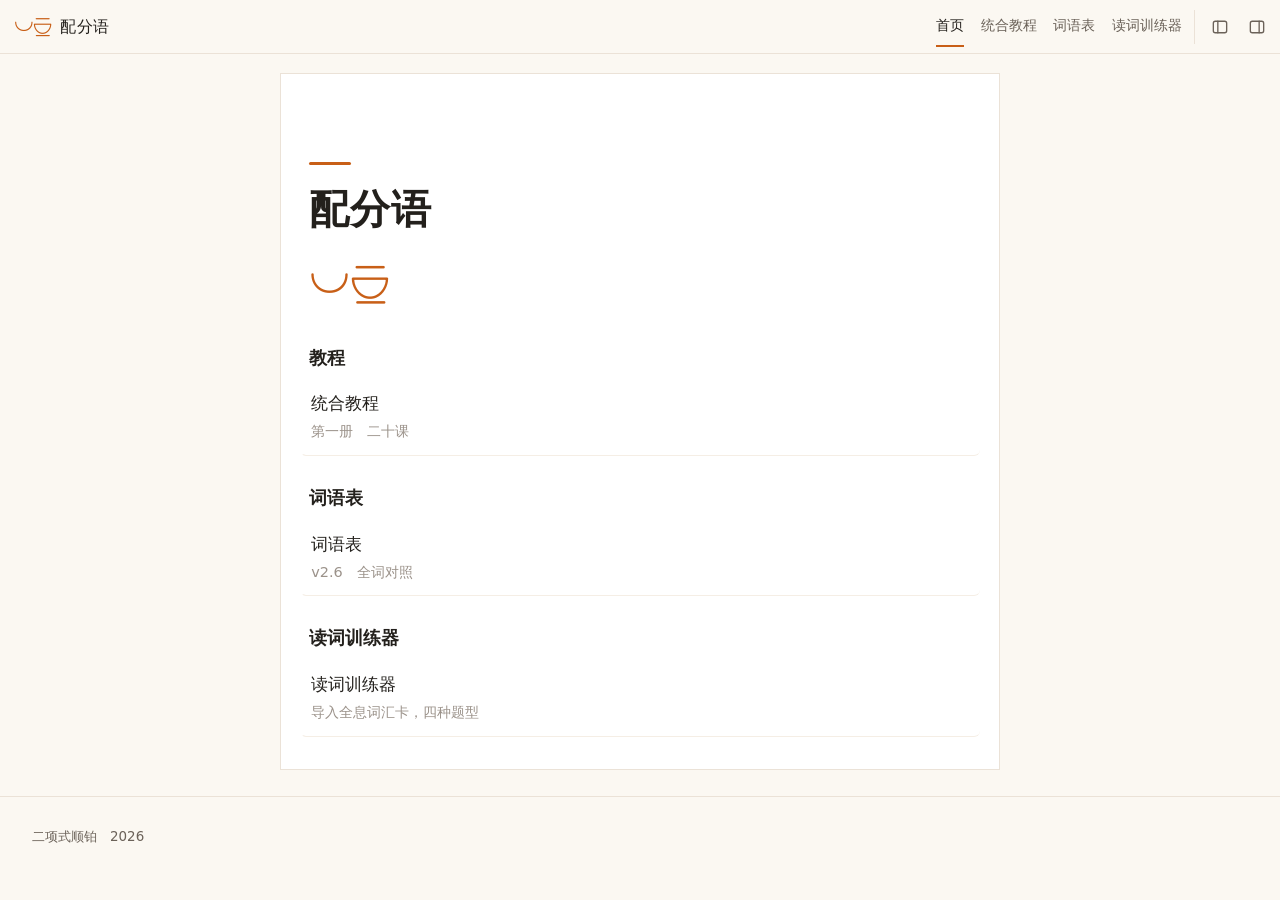
==== index.html @ a0454d0a "Add files via upload" ====
<!doctype html>
<html lang="zh-CN">
<head>
<meta charset="utf-8">
<meta name="viewport" content="width=device-width, initial-scale=1">
<title>配分语 pefon</title>
<meta name="description" content="配分语（pefon）主页。">
<meta name="theme-color" content="#c85f17">
<link rel="stylesheet" href="assets/font-fefenpefon.css">
<link rel="stylesheet" href="assets/base.css">
</head>
<body>

<header class="bar">
  <button class="menu-btn" id="navOpen" aria-label="打开目录" aria-expanded="false" aria-controls="nav">
    <span class="bars" aria-hidden="true"><i></i><i></i><i></i></span>
  </button>
  <a class="brand" href="index.html">
    <span class="brand-mark" aria-hidden="true">pe fon</span>
    <span class="brand-name">配分语</span>
  </a>
  <nav class="bar-nav" aria-label="主站">
    <a href="index.html" class="is-here">首页</a>
    <a href="tutorial.html">统合教程</a>
    <a href="words.html">词语表</a>
    <a href="trainer.html">读词训练器</a>
  </nav>
  <div class="bar-tools">
    <button class="icon-btn" id="toggleSide" type="button" aria-label="收起目录" aria-pressed="false" title="收起目录" data-hide="收起目录" data-show="展开目录">
      <svg viewBox="0 0 20 20" width="18" height="18" aria-hidden="true">
        <rect x="2.6" y="3.6" width="14.8" height="12.8" rx="2.2"/>
        <path d="M7.6 3.6v12.8"/>
      </svg>
    </button>
    <button class="icon-btn" id="toggleRail" type="button" aria-label="收起大纲" aria-pressed="false" title="收起大纲" data-hide="收起大纲" data-show="展开大纲">
      <svg viewBox="0 0 20 20" width="18" height="18" aria-hidden="true">
        <rect x="2.6" y="3.6" width="14.8" height="12.8" rx="2.2"/>
        <path d="M12.4 3.6v12.8"/>
      </svg>
    </button>
  </div>
</header>

<div class="scrim" id="scrim" hidden></div>

<div class="layout layout--home">

  <aside class="side" id="nav" aria-label="目录">
  <div class="side-head">
    <span>目录</span>
    <button class="close-btn" id="navClose" aria-label="关闭目录">✕</button>
  </div>

  <div class="tree">
    <a class="lv1 is-here" href="index.html">配分语</a>
    <a class="lv2" href="tutorial.html">统合教程</a>
<span class="lv3">统合教程第一册</span>

    <details>
      <summary><span class="no">第零章</span>示例与前言</summary>
      <ul>
        <li><a href="ch00.html#sample">示例展示</a></li>
        <li><a href="ch00.html#foreword">前言</a></li>
        <li><a href="ch00.html#thanks">鸣谢名单</a></li>
      </ul>
    </details>

    <details>
      <summary><span class="no">第一章</span>配分语综述</summary>
      <ul>
        <li><a href="ch01.html#letters">字母与读音</a></li>
        <li><a href="ch01.html#syllable">音节与合法</a></li>
        <li><a href="ch01.html#drill">练习</a></li>
        <li><a href="ch01.html#writing">书写方式</a></li>
        <li><a href="ch01.html#vocab">词汇</a></li>
        <li><a href="ch01.html#habits">其他习惯</a></li>
      </ul>
    </details>

    <details>
      <summary><span class="no">第二章</span>我是中国人</summary>
      <ul>
        <li><a href="ch02.html#lesson-01"><span class="no">01</span>你我他</a></li>
        <li><a href="ch02.html#lesson-02"><span class="no">02</span>这是</a></li>
        <li><a href="ch02.html#lesson-03"><span class="no">03</span>朋友!</a></li>
        <li><a href="ch02.html#lesson-04"><span class="no">04</span>大象终于意识到了自己的大</a></li>
        <li><a href="ch02.html#lesson-05"><span class="no">05</span>KONITIWA,中国!</a></li>
        <li><a href="ch02.html#extra">拓展阅读</a></li>
        <li><a href="ch02.html#exercise">章末练习</a></li>
      </ul>
    </details>

    <details>
      <summary><span class="no">第三章</span>您好,我能不能吃这个?</summary>
      <ul>
        <li><a href="ch03.html#lesson-06"><span class="no">06</span>否定</a></li>
        <li><a href="ch03.html#lesson-07"><span class="no">07</span>情态标记</a></li>
        <li><a href="ch03.html#lesson-08"><span class="no">08</span>祈使句与省略</a></li>
        <li><a href="ch03.html#lesson-09"><span class="no">09</span>更多人称与一般疑问句</a></li>
        <li><a href="ch03.html#lesson-10"><span class="no">10</span>E,中国!</a></li>
        <li><a href="ch03.html#poem">拓展：配分语诗歌</a></li>
        <li><a href="ch03.html#exercise">单元练习</a></li>
      </ul>
    </details>

    <details>
      <summary><span class="no">第四章</span>我把你放心上</summary>
      <ul>
        <li><a href="ch04.html#lesson-11"><span class="no">11</span>介与词</a></li>
        <li><a href="ch04.html#lesson-12"><span class="no">12</span>特别词:yon,li,u</a></li>
        <li><a href="ch04.html#lesson-13"><span class="no">13</span>使动思维</a></li>
        <li><a href="ch04.html#lesson-14"><span class="no">14</span>连动与把被句</a></li>
        <li><a href="ch04.html#lesson-15"><span class="no">15</span>这样的话,我说……</a></li>
        <li><a href="ch04.html#lyric">拓展：配分语歌词</a></li>
        <li><a href="ch04.html#exercise">章末练习</a></li>
      </ul>
    </details>

    <details>
      <summary><span class="no">第五章</span>中级语法*与数字</summary>
      <ul>
        <li><a href="ch05.html#lesson-16"><span class="no">16</span>数字,次序与时间</a></li>
        <li><a href="ch05.html#lesson-17"><span class="no">17</span>简单修饰顺序</a></li>
        <li><a href="ch05.html#pending">第十八课至第二十课</a></li>
      </ul>
    </details>

    <a class="lv2" href="words.html">词语表</a>
    <a class="lv2" href="trainer.html">读词训练器</a>
  </div>
</aside>

  <main class="doc">

    <header class="cover">
      <div class="rule"></div>
      <h1>配分语</h1>
      <span class="pf" aria-label="pefon">pe fon</span>
      <!-- 简介：留空，等作者自己写 -->
    </header>

    <!-- 要点、社群与工具：留空，等作者自己写 -->

    <h2 id="tutorial">教程</h2>
    <a class="entry" href="tutorial.html">
      <span class="tt">统合教程<span class="note">第一册　二十课</span></span>
    </a>

    <h2 id="words">词语表</h2>
    <a class="entry" href="words.html">
      <span class="tt">词语表<span class="note">v2.6　全词对照</span></span>
    </a>

    <h2 id="trainer">读词训练器</h2>
    <a class="entry" href="trainer.html">
      <span class="tt">读词训练器<span class="note">导入全息词汇卡，四种题型</span></span>
    </a>

</div>

<footer class="foot">
  <p>二项式顺铂　2026</p>
</footer>

<script>
(function () {
  var body = document.body;
  var openBtn = document.getElementById('navOpen');
  var closeBtn = document.getElementById('navClose');
  var scrim = document.getElementById('scrim');
  var nav = document.getElementById('nav');

  function setNav(on) {
    body.classList.toggle('nav-open', on);
    openBtn.setAttribute('aria-expanded', on ? 'true' : 'false');
    scrim.hidden = !on;
    if (on) { closeBtn.focus(); } else { openBtn.focus(); }
  }

  openBtn.addEventListener('click', function () { setNav(true); });
  closeBtn.addEventListener('click', function () { setNav(false); });
  scrim.addEventListener('click', function () { setNav(false); });

  document.addEventListener('keydown', function (e) {
    if (e.key === 'Escape' && body.classList.contains('nav-open')) setNav(false);
  });

  nav.addEventListener('click', function (e) {
    if (e.target.closest('a')) setNav(false);
  });

  // 收起 / 展开左栏（状态记在本地）
  function initToggle(btnId, cls, key) {
    var btn = document.getElementById(btnId);
    if (!btn) return;

    function apply(on) {
      body.classList.toggle(cls, on);
      btn.setAttribute('aria-pressed', on ? 'true' : 'false');
      var label = on ? btn.getAttribute('data-show') : btn.getAttribute('data-hide');
      btn.setAttribute('aria-label', label);
      btn.title = label;
    }

    var saved = false;
    try { saved = localStorage.getItem(key) === '1'; } catch (err) { saved = false; }
    apply(saved);

    btn.addEventListener('click', function () {
      var on = !body.classList.contains(cls);
      apply(on);
      try { localStorage.setItem(key, on ? '1' : '0'); } catch (err) {}
    });
  }

  initToggle('toggleSide', 'no-side', 'pf-no-side');
})();
</script>

<script src="assets/scroll-ring.js"></script>

</body>
</html>
---- assets/font-fefenpefon.css ----
@font-face{font-family:"FeFenPefon";src:url("[data-uri]") format("truetype");font-display:swap;}
---- assets/base.css ----
/* ============================================================
   配分语站／全站样式
   ------------------------------------------------------------
   布局：顶栏 + 三栏（左目录 / 中正文 / 右大纲），
         左右两栏都可以在顶栏收起；窄屏时左栏变抽屉、右栏隐藏。
   配色：橙（#c85f17 系列）+ 暖白纸。
   字体：FeFenPefon 靠 GSUB 连字出字形（liga / clig），
         用它时不能加 letter-spacing、不能 text-transform。
   滚动：隐藏系统滚动条，右侧另画一根细线 + 空心圆环（见 scroll-ring.js）。
   ============================================================ */

/* 象形字体在 font-fefenpefon.css 里（base64 内嵌，约 70 KB） */

:root {
  --paper: #ffffff;
  --wash: #fdf4ec;
  --ink: #23201c;
  --ink-2: #6b6259;
  --ink-3: #9b928a;
  --line: #ebe2d7;
  --line-2: #f5eee5;
  --orange: #c85f17;
  --orange-d: #a54c11;
  --bar: 3.4rem;
  --side: 15.5rem;
  --rail: 12.5rem;
  --col: 45rem;
  --serif: "Songti SC", "Source Han Serif SC", "Noto Serif CJK SC", "SimSun", serif;
  --sans: "PingFang SC", "Hiragino Sans GB", "Noto Sans CJK SC",
    "Source Han Sans SC", "Microsoft YaHei", system-ui, -apple-system, sans-serif;
  /* 黑体：Windows / macOS / Android 都能落到一个真正的黑体上 */
  --hei: "PingFang SC", "Heiti SC", "Source Han Sans SC", "Noto Sans CJK SC",
    "Microsoft YaHei", "SimHei", "WenQuanYi Micro Hei", system-ui, sans-serif;
  --mono: ui-monospace, "SF Mono", "Cascadia Mono", Consolas, monospace;
}

* { box-sizing: border-box; }

html {
  -webkit-text-size-adjust: 100%;
  text-size-adjust: 100%;
  scroll-behavior: smooth;
  scrollbar-width: none;            /* 隐藏系统滚动条，改用圆环指示器 */
}

::-webkit-scrollbar { width: 0; height: 0; }

body {
  margin: 0;
  padding-top: var(--bar);
  background: #fbf8f2;
  color: var(--ink);
  font-family: var(--sans);
  font-size: clamp(15.5px, 4.3vw, 16.5px);
  line-height: 1.85;
  -webkit-font-smoothing: antialiased;
}

a { color: inherit; }

/* ---------------- 顶栏 ---------------- */
.bar {
  position: fixed;
  top: 0;
  left: 0;
  right: 0;
  height: var(--bar);
  display: flex;
  align-items: center;
  gap: 0.4rem;
  padding: 0 0.35rem;
  background: #fbf8f2;
  border-bottom: 1px solid var(--line);
  z-index: 40;
}

.menu-btn {
  width: 2.75rem;
  height: 2.75rem;
  display: grid;
  place-items: center;
  padding: 0;
  border: 0;
  border-radius: 6px;
  background: none;
  color: var(--ink);
  cursor: pointer;
  -webkit-tap-highlight-color: transparent;
}

.menu-btn:hover { background: var(--wash); color: var(--orange-d); }

.menu-btn .bars { display: block; width: 1.15rem; }

.menu-btn .bars i {
  display: block;
  height: 1.5px;
  margin: 0.22rem 0;
  background: currentColor;
  border-radius: 1px;
}

.brand {
  display: flex;
  align-items: center;
  gap: 0.5rem;
  text-decoration: none;
  color: var(--ink);
  min-width: 0;
}

.brand-mark {
  font-family: "FeFenPefon", serif;
  font-size: 1.45rem;
  line-height: 1;
  color: var(--orange);
  font-variant-ligatures: common-ligatures;
  font-feature-settings: "liga" 1, "clig" 1;
}

.brand-name {
  font-size: 0.98rem;
  letter-spacing: 0.02em;
  white-space: nowrap;
}

.bar-nav {
  display: flex;
  align-items: center;
  gap: 1.05rem;
  margin-left: auto;
  padding-right: 0.35rem;
  font-size: 0.9rem;
}

.bar-nav a {
  color: var(--ink-2);
  text-decoration: none;
  padding: 0.35rem 0;
  border-bottom: 2px solid transparent;
}

.bar-nav a:hover { color: var(--orange-d); }

.bar-nav a.is-here {
  color: var(--ink);
  border-bottom-color: var(--orange);
}

/* 顶栏右侧：收起左右栏 */
.bar-tools {
  display: none;
  align-items: center;
  gap: 0.15rem;
  padding-left: 0.5rem;
  border-left: 1px solid var(--line);
}

.icon-btn {
  display: grid;
  place-items: center;
  width: 2.15rem;
  height: 2.15rem;
  padding: 0;
  border: 0;
  border-radius: 6px;
  background: none;
  color: var(--ink-2);
  cursor: pointer;
  -webkit-tap-highlight-color: transparent;
}

.icon-btn svg {
  fill: none;
  stroke: currentColor;
  stroke-width: 1.5;
  stroke-linecap: round;
  stroke-linejoin: round;
}

.icon-btn:hover { background: var(--wash); color: var(--orange-d); }

.icon-btn[aria-pressed="true"] { color: var(--orange); }

/* ---------------- 三栏骨架 ---------------- */
.layout {
  display: grid;
  grid-template-columns: minmax(0, 1fr);
  max-width: 76rem;
  margin: 0 auto;
  padding: 0 clamp(1rem, 4vw, 2rem);
}

.layout--home {
  grid-template-columns: minmax(0, min(var(--col), 100%));
  justify-content: center;
}

@media (min-width: 62rem) {
  .layout--doc {
    grid-template-columns: var(--side) minmax(0, var(--col)) var(--rail);
    gap: 2.2rem;
    justify-content: center;
    align-items: start;
  }
}

/* ---------------- 左侧目录 ---------------- */
.scrim {
  position: fixed;
  inset: 0;
  background: rgba(35, 32, 28, 0.3);
  opacity: 0;
  pointer-events: none;
  transition: opacity 0.2s ease;
  z-index: 50;
}

.side {
  position: fixed;
  top: 0;
  bottom: 0;
  left: 0;
  width: min(19rem, 87vw);
  background: var(--paper);
  border-right: 1px solid var(--line);
  transform: translateX(-102%);
  transition: transform 0.24s cubic-bezier(0.32, 0.72, 0.3, 1);
  overflow-y: auto;
  overscroll-behavior: contain;
  -webkit-overflow-scrolling: touch;
  padding-bottom: 2rem;
  z-index: 60;
  scrollbar-width: none;
}

.side::-webkit-scrollbar,
.rail::-webkit-scrollbar { width: 0; height: 0; }

body.nav-open .side { transform: none; }
body.nav-open .scrim { opacity: 1; pointer-events: auto; }
body.nav-open { overflow: hidden; }

.side-head {
  position: sticky;
  top: 0;
  display: flex;
  align-items: center;
  justify-content: space-between;
  height: var(--bar);
  padding: 0 0.5rem 0 1.1rem;
  background: var(--paper);
  border-bottom: 1px solid var(--line-2);
}

.side-head span {
  font-size: 0.78rem;
  letter-spacing: 0.18em;
  color: var(--ink-3);
}

.close-btn {
  width: 2.5rem;
  height: 2.5rem;
  border: 0;
  border-radius: 6px;
  background: none;
  color: var(--ink-2);
  font-size: 1.05rem;
  line-height: 1;
  cursor: pointer;
}

.close-btn:hover { background: var(--wash); color: var(--orange-d); }

/* 目录树 */
.tree { padding: 0.9rem 0.55rem 0; }

.tree .lv1,
.tree .lv2,
.tree .lv3 {
  display: block;
  margin: 0;
  text-decoration: none;
  border-radius: 6px;
  -webkit-tap-highlight-color: transparent;
}

.tree .lv1 {
  padding: 0.3rem 0.55rem;
  font-family: var(--hei);
  font-size: 1.02rem;
  font-weight: 700;
  letter-spacing: 0.04em;
  color: var(--ink);
}

.tree .lv2 {
  padding: 0.3rem 0.55rem 0.3rem 1.3rem;
  font-size: 0.92rem;
  color: var(--ink);
}

.tree .lv3 {
  display: flex;
  align-items: baseline;
  gap: 0.45rem;
  padding: 0.24rem 0.55rem 0.42rem 2.05rem;
  font-size: 0.85rem;
  color: var(--ink-2);
}

.tree .lv1:hover,
.tree .lv2:hover { background: var(--wash); color: var(--orange-d); }

.tree .is-here { color: var(--orange-d); }

.tree details { margin: 0.05rem 0; }

.tree summary {
  position: relative;
  display: block;
  padding: 0.4rem 0.55rem 0.4rem 2.5rem;
  font-size: 0.88rem;
  color: var(--ink);
  cursor: pointer;
  list-style: none;
  border-radius: 6px;
}

.tree summary::-webkit-details-marker { display: none; }

.tree summary::before {
  content: "";
  position: absolute;
  left: 1.78rem;
  top: 0.9rem;
  width: 0.4rem;
  height: 0.4rem;
  border-right: 1.4px solid var(--ink-3);
  border-bottom: 1.4px solid var(--ink-3);
  transform: rotate(-45deg);
  transition: transform 0.15s ease;
}

.tree details[open] > summary::before { transform: rotate(45deg); }

.tree summary:hover { background: var(--wash); }

.tree summary .no {
  color: var(--orange);
  margin-right: 0.5em;
  font-size: 0.85em;
  letter-spacing: 0.06em;
}

.tree details > ul {
  list-style: none;
  margin: 0 0 0.25rem;
  padding: 0;
}

.tree details > ul a {
  display: block;
  padding: 0.32rem 0.55rem 0.32rem 3.35rem;
  font-size: 0.85rem;
  color: var(--ink-2);
  text-decoration: none;
  border-radius: 6px;
}

.tree details > ul a:hover { background: var(--wash); color: var(--orange-d); }

.tree details > ul a .no {
  margin-right: 0.55em;
  color: var(--ink-3);
  font-variant-numeric: tabular-nums;
}

.tree details > ul a.is-here {
  background: var(--wash);
  color: var(--orange-d);
  font-weight: 600;
}

/* ---------------- 课时列表 ---------------- */
.linklist {
  list-style: none;
  margin: 0.5rem 0 0;
  padding: 0;
}

.linklist li { border-bottom: 1px solid var(--line-2); }

.linklist li:last-child { border-bottom: 0; }

.linklist a {
  display: flex;
  gap: 0.8rem;
  margin: 0 -0.45rem;
  padding: 0.42rem 0.45rem;
  border-left: 2px solid transparent;
  border-radius: 6px;
  text-decoration: none;
  -webkit-tap-highlight-color: transparent;
}

.linklist a:hover {
  background: var(--wash);
  border-left-color: var(--orange);
}

.linklist .no {
  flex: none;
  min-width: 2.2em;
  font-size: 0.85em;
  line-height: 1.85;
  color: var(--orange);
  font-variant-numeric: tabular-nums;
}

.linklist .tt { flex: 1; }

.linklist a::after {
  content: "\203A";
  flex: none;
  color: var(--ink-3);
  line-height: 1.9;
}

.linklist a:hover::after { color: var(--orange); }

.linklist a:hover .tt { color: var(--orange-d); }

.linklist .tt .note {
  display: block;
  font-size: 0.86em;
  line-height: 1.7;
  color: var(--ink-3);
}

/* ---------------- 中间正文 ---------------- */
.doc {
  min-width: 0;
  padding: 1.4rem 0 2.6rem;
}

@media (min-width: 46rem) {
  .doc {
    margin: 1.15rem 0 1.6rem;
    padding: 1.5rem clamp(1.2rem, 2.2vw, 2.1rem) 2rem;
    background: var(--paper);
    border: 1px solid var(--line);
  }
}

.crumb {
  display: flex;
  flex-wrap: wrap;
  align-items: center;
  gap: 0.4rem;
  margin: 0 0 1.1rem;
  font-size: 0.82rem;
  color: var(--ink-3);
}

.crumb a {
  color: var(--orange-d);
  text-decoration: none;
}

.crumb a:hover { text-decoration: underline; text-underline-offset: 0.2em; }

.crumb .sep { color: var(--ink-3); }

.doc h1 {
  margin: 0 0 0.55rem;
  font-family: var(--hei);
  font-size: clamp(1.5rem, 5vw, 1.85rem);
  font-weight: 700;
  letter-spacing: 0.01em;
  line-height: 1.4;
}

.doc-meta {
  margin: 0 0 1.5rem;
  padding-bottom: 0.9rem;
  border-bottom: 1px solid var(--line);
  font-size: 0.83rem;
  color: var(--ink-3);
}

.doc h2 {
  margin: 1.75rem 0 0.35rem;
  font-family: var(--hei);
  font-size: 1.12rem;
  font-weight: 700;
  line-height: 1.55;
  scroll-margin-top: calc(var(--bar) + 1rem);
}

.doc h3 {
  margin: 1.6rem 0 0.45rem;
  font-size: 1.02rem;
  font-weight: 600;
  scroll-margin-top: calc(var(--bar) + 1rem);
}

.doc h2 .no,
.doc h3 .no {
  color: var(--orange);
  margin-right: 0.55em;
  font-size: 0.82em;
  letter-spacing: 0.06em;
}

.doc p { margin: 0.85rem 0; }

.doc ul,
.doc ol { padding-left: 1.4rem; }

.doc li { margin: 0.3rem 0; }

.doc blockquote {
  margin: 1.2rem 0;
  padding: 0.1rem 0 0.1rem 0.95rem;
  border-left: 3px solid #f1d6bf;
  color: var(--ink-2);
}

.doc img {
  display: block;
  max-width: 100%;
  height: auto;
  margin: 1rem auto;
}

.doc table {
  width: 100%;
  border-collapse: collapse;
  margin: 1.1rem 0;
  font-size: 0.92em;
}

.doc th,
.doc td {
  border: 1px solid var(--line);
  padding: 0.4em 0.55em;
  text-align: left;
  vertical-align: top;
}

.doc th { background: #fbf6f0; font-weight: 600; }

/* ---------------- 右侧「此页内容」 ---------------- */
.rail { display: none; }

@media (min-width: 62rem) {
  .rail {
    display: block;
    position: sticky;
    top: calc(var(--bar) + 1.2rem);
    max-height: calc(100vh - var(--bar) - 3rem);
    overflow-y: auto;
    font-size: 0.85rem;
    line-height: 1.6;
    scrollbar-width: none;
  }

  .rail-title {
    margin: 0 0 0.5rem;
    padding-left: 0.1rem;
    font-size: 0.78rem;
    letter-spacing: 0.14em;
    color: var(--ink-3);
  }

  .rail ul {
    list-style: none;
    margin: 0;
    padding: 0 0 0 0.75rem;
    border-left: 1px solid var(--line);
  }

  .rail li { margin: 0; }

  .rail a {
    display: block;
    padding: 0.28rem 0;
    color: var(--ink-2);
    text-decoration: none;
  }

  .rail a:hover { color: var(--orange-d); }

  .rail a.is-active {
    color: var(--orange-d);
    font-weight: 600;
    margin-left: -0.8rem;
    padding-left: 0.65rem;
    border-left: 2px solid var(--orange);
  }
}

/* ---------------- 首页 ---------------- */
.cover { padding: 3rem 0 0; }

.cover .rule {
  width: 2.6rem;
  height: 3px;
  background: var(--orange);
  border-radius: 2px;
}

.cover h1 {
  margin: 1.1rem 0 0;
  font-family: var(--hei);
  font-size: clamp(1.9rem, 7.4vw, 2.5rem);
  font-weight: 700;
  letter-spacing: 0.02em;
  line-height: 1.35;
}

.pf {
  display: block;
  margin: 0.9rem 0 0;
  color: var(--orange);
  font-family: "FeFenPefon", serif;
  font-size: 3rem;
  line-height: 1.35;
  font-variant-ligatures: common-ligatures;
  font-feature-settings: "liga" 1, "clig" 1;
}

.lede {
  margin: 1.1rem 0 0;
  font-size: 0.98em;
  line-height: 1.95;
  color: var(--ink-2);
}

.entry {
  display: flex;
  gap: 0.8rem;
  margin: 0 -0.55rem;
  padding: 0.7rem 0.55rem;
  border-left: 2px solid transparent;
  border-bottom: 1px solid var(--line-2);
  border-radius: 6px;
  text-decoration: none;
}

.entry:hover {
  background: var(--wash);
  border-left-color: var(--orange);
}

.entry .tt { font-size: 1.02em; }
.entry .note {
  display: block;
  font-size: 0.86em;
  line-height: 1.7;
  color: var(--ink-3);
}

/* ---------------- 页尾 ---------------- */
.foot {
  margin: 0;
  padding: 1.6rem clamp(1rem, 4vw, 2rem) 2.6rem;
  border-top: 1px solid var(--line);
  font-size: 0.84rem;
  color: var(--ink-2);
}

.foot p { margin: 0.2rem 0; }

/* ---------------- 行内零件 ---------------- */
.lat {
  font-family: var(--mono);
  font-size: 0.92em;
}

.p {
  font-family: "FeFenPefon", serif;
  font-size: 1.2em;
  line-height: 1;
  font-variant-ligatures: common-ligatures;
  font-feature-settings: "liga" 1, "clig" 1;
}

/* 例句里被强调的那个词（如否定词 ne） */
.p.hl {
  padding: 0 0.1em;
  border-radius: 3px;
  background: #f8e4e4;
  color: #a8323a;
}

.pager {
  display: flex;
  flex-wrap: wrap;
  gap: 0.6rem 1.4rem;
  margin-top: 2.6rem;
  padding-top: 1rem;
  border-top: 1px solid var(--line);
  font-size: 0.9rem;
}

.pager a { color: var(--orange-d); text-decoration: none; }
.pager a:hover { text-decoration: underline; text-underline-offset: 0.2em; }

/* ---------------- 圆环滚动指示器 ---------------- */
.ringbar {
  position: fixed;
  right: 2px;
  width: 18px;
  z-index: 36;
  display: none;
  pointer-events: auto;
  touch-action: none;
  cursor: default;
}

.ringbar.is-on { display: block; }

.ringbar-line {
  position: absolute;
  left: 50%;
  top: 0;
  bottom: 0;
  width: 1px;
  margin-left: -0.5px;
  background: #ddd0bf;
}

.ringbar-ring {
  position: absolute;
  left: 50%;
  top: 0;
  width: 15px;
  height: 15px;
  margin-left: -7.5px;
  border: 2px solid #96795a;
  border-radius: 50%;
  background: var(--ring-fill, #fbf8f2);
  box-shadow: 0 1px 3px rgba(60, 45, 30, 0.18);
  cursor: grab;
  transition: border-color 0.15s ease, box-shadow 0.15s ease;
}

.ringbar:hover .ringbar-line {
  background: #cdbba6;
}

.ringbar:hover .ringbar-ring {
  border-color: var(--orange);
  box-shadow: 0 1px 4px rgba(200, 95, 23, 0.28);
}

.ringbar.is-drag .ringbar-ring {
  border-color: var(--orange);
  background: #fff;
  cursor: grabbing;
}

/* ---------------- 正文里的板块 ---------------- */
.card {
  margin: 1.1rem 0;
  padding: 0.7rem 0.9rem;
  border-radius: 4px;
  font-size: 0.95em;
  line-height: 1.8;
}

.card .t {
  margin: 0 0 0.3rem;
  font-size: 0.88em;
  font-weight: 700;
  letter-spacing: 0.05em;
}

.card.tip { background: #fff8e4; border: 1px solid #f0e2b6; }
.card.tip .t { color: #96701a; }

.card.ext {
  background: #eff6fb;
  border-top: 1.5px dashed #b9d5e8;
  border-bottom: 1.5px dashed #b9d5e8;
}
.card.ext .t { color: #2b6a93; }

.card.think { background: #f7f1fc; border-left: 3px solid #8b62bd; }
.card.think .t { color: #6c47a0; }

.card.quo { background: #eef5f3; border: 1px solid #cfe0db; border-radius: 8px; }
.card.quo .t { color: #35655c; }

.card p:first-of-type { margin-top: 0; }
.card p:last-child { margin-bottom: 0; }

/* 词表（象形 / 拉丁 / 释义） */
.wl {
  margin: 0.9rem 0;
  border: 1px solid var(--line);
  border-radius: 4px;
}

.wl .row {
  display: flex;
  gap: 0.8rem;
  align-items: center;
  padding: 0.45rem 0.7rem;
  border-bottom: 1px solid var(--line-2);
}

.wl .row:last-child { border-bottom: 0; }

.wl .pic {
  flex: none;
  min-width: 3.1em;
  text-align: center;
  font-family: "FeFenPefon", serif;
  font-size: 1.7rem;
  line-height: 1.1;
  font-variant-ligatures: common-ligatures;
  font-feature-settings: "liga" 1, "clig" 1;
}

.wl .lat {
  flex: none;
  min-width: 4.2em;
  font-size: 0.8em;
  color: var(--ink-3);
}

.wl .def {
  flex: 1;
  min-width: 0;
  font-size: 0.93em;
  line-height: 1.75;
}

/* 例句 */
.ex { margin: 0.8rem 0; }

.ex .zh {
  font-size: 0.93em;
  color: var(--ink-2);
}

.ex .pefon {
  font-family: "FeFenPefon", serif;
  font-size: 1.45rem;
  line-height: 1.5;
  font-variant-ligatures: common-ligatures;
  font-feature-settings: "liga" 1, "clig" 1;
}

.ex .tr {
  font-size: 0.84em;
  color: var(--ink-3);
}

/* 可横向滚动的表格 */
.scrollx {
  overflow-x: auto;
  margin: 1rem 0;
  padding-bottom: 0.2rem;
}

.scrollx table { margin: 0; min-width: 30rem; }

/* 字母表 4×4 */
.abc {
  display: grid;
  grid-template-columns: repeat(4, 1fr);
  gap: 0.35rem;
  margin: 1rem 0;
  max-width: 22rem;
}

.abc span {
  display: grid;
  place-items: center;
  height: 2.4rem;
  border-radius: 4px;
  font-family: var(--mono);
  font-size: 1.15rem;
  background: #e7eef5;
  color: #2b4a66;
  border: 1px solid #b6c7d8;
}

.abc span.v { background: #fdf0d5; color: #8a5a12; border-color: #dfc48b; }
.abc span.n { background: #e4f3e7; color: #1f6b3a; border-color: #6fae83; border-style: dashed; }

/* 词表网格（第一章的分类表） */
.vgrid {
  display: grid;
  grid-template-columns: 2.6rem repeat(12, minmax(2.4rem, 1fr));
  gap: 1px;
  background: #c4cdd6;
  border: 1px solid #c4cdd6;
  font-size: 0.7rem;
  min-width: 34rem;
}

.vgrid div {
  display: grid;
  place-items: center;
  min-height: 2.2rem;
}

/* 只有没挂词类色的空格子才填白；挂 .c1～.c9 的格子交给那几条规则上色 */
.vgrid > div:not([class]) { background: #fff; }

.vgrid .h {
  background: #dfe8f1;
  color: #1f3142;
  font-family: var(--mono);
  font-size: 0.78rem;
}

.vgrid .pic {
  font-family: "FeFenPefon", serif;
  font-size: 1.15rem;
  line-height: 1;
  font-variant-ligatures: common-ligatures;
  font-feature-settings: "liga" 1, "clig" 1;
}

/* 九个词类底色（纹理用极淡的重复渐变示意） */
.c1 { background: #fbe3dd; color: #a8452f; background-image: repeating-linear-gradient(45deg, rgba(168,69,47,.07) 0 2px, transparent 2px 7px); }
.c2 { background: #fdf3d9; color: #8f6a12; background-image: radial-gradient(rgba(143,106,18,.16) 1px, transparent 1.2px); background-size: 6px 6px; }
.c3 { background: #e6f4df; color: #3f7a2e; background-image: linear-gradient(rgba(63,122,46,.08) 1px, transparent 1px), linear-gradient(90deg, rgba(63,122,46,.08) 1px, transparent 1px); background-size: 6px 6px; }
.c4 { background: #dceff4; color: #237f92; background-image: repeating-linear-gradient(90deg, rgba(35,127,146,.12) 0 1px, transparent 1px 6px); }
.c5 { background: #e4eafa; color: #3b52a8; background-image: repeating-linear-gradient(0deg, rgba(59,82,168,.12) 0 1px, transparent 1px 6px); }
.c6 { background: #efe4f8; color: #6f42a8; background-image: repeating-linear-gradient(45deg, rgba(111,66,168,.1) 0 1px, transparent 1px 6px), repeating-linear-gradient(-45deg, rgba(111,66,168,.1) 0 1px, transparent 1px 6px); }
.c7 { background: #fbe3ef; color: #a03a72; background-image: repeating-linear-gradient(45deg, rgba(160,58,114,.08) 0 2px, transparent 2px 8px), repeating-linear-gradient(-45deg, rgba(160,58,114,.08) 0 2px, transparent 2px 8px); }
.c8 { background: #e9e2d3; color: #7a6440; background-image: radial-gradient(circle, rgba(122,100,64,.14) 1.2px, transparent 1.4px); background-size: 7px 7px; }
.c9 { background: #fce6d1; color: #a85a1a; }

.legend {
  display: grid;
  grid-template-columns: repeat(auto-fit, minmax(6.5rem, 1fr));
  gap: 0.35rem;
  margin: 0.8rem 0;
  font-size: 0.82em;
}

.legend span {
  display: block;
  padding: 0.28rem 0.5rem;
  border-radius: 4px;
}

/* 填空线 */
.blank {
  display: inline-block;
  min-width: 3.2em;
  border-bottom: 1px dashed var(--ink-3);
  vertical-align: baseline;
}

/* 公式两栏列表（第十四课的句式与并列） */.doc ul.fg {
  list-style: none;
  margin: 0.6rem 0 1rem;
  padding: 0;
  columns: 2;
  column-gap: 1.6rem;
  font-size: 0.95em;
}

.doc ul.fg li {
  margin: 0.3rem 0;
  break-inside: avoid;
}

/* 词语表：一词一张卡，无 n 词与 n 词左右分栏 */
.wgrp { margin: 1.6rem 0 0.2rem; }

.wgrp > h3 { margin-top: 1.4rem; }

.wcards {
  display: grid;
  grid-template-columns: repeat(auto-fill, minmax(19rem, 1fr));
  gap: 0.75rem;
  margin: 0.7rem 0 0.4rem;
}

.wc {
  border: 1px solid var(--line);
  border-radius: 8px;
  overflow: hidden;
  background: #fff;
  scroll-margin-top: calc(var(--bar) + 1rem);
}

.wc-head {
  display: flex;
  align-items: baseline;
  gap: 0.55rem;
  padding: 0.4rem 0.7rem;
  background: #fdf8f2;
  border-bottom: 1px solid var(--line-2);
}

.wc-head .pic {
  font-family: "FeFenPefon", serif;
  font-size: 1.75rem;
  line-height: 1.15;
  color: var(--orange);
  font-variant-ligatures: common-ligatures;
  font-feature-settings: "liga" 1, "clig" 1;
}

.wc-head .lat {
  font-size: 0.82em;
  color: var(--ink-3);
}

.wc-cols {
  display: grid;
  grid-template-columns: 1fr 1fr;
}

.wc-half { padding: 0.45rem 0.6rem 0.55rem; }
.wc-half.a { background: #fffdfa; border-right: 1px solid var(--line-2); }
.wc-half.b { background: #f8fbfc; }

.wc-half .h {
  margin: 0 0 0.3rem;
  font-size: 0.72em;
  letter-spacing: 0.08em;
  color: var(--ink-3);
}

.wc dl {
  display: grid;
  grid-template-columns: 3.1em 1fr;
  gap: 0.1rem 0.45rem;
  margin: 0;
  font-size: 0.86em;
  line-height: 1.6;
}

.wc dt {
  color: var(--ink-3);
  font-size: 0.92em;
  white-space: nowrap;
}

.wc dd { margin: 0; }

.wc dd.nil { color: #c9c2ba; }

/* 学习程度：详细 / 粗略 / 还没学到（给词汇格子去饱和） */
.vgrid .l05 { filter: saturate(0.4) brightness(1.07); }
.vgrid .l0 { filter: saturate(0) brightness(1.08); opacity: 0.78; }
.legend .l05 { filter: saturate(0.4) brightness(1.07); }
.legend .l0 { filter: saturate(0) brightness(1.08); opacity: 0.78; }

/* 手写练习框（词义联系表等） */
.drawbox {  margin: 0.8rem 0;
  min-height: 7.5rem;
  padding: 0.45rem 0.6rem;
  border: 1px solid #cfd8e0;
  border-radius: 6px;
  background: #fbfcfe;
}

.drawbox .lab {
  font-family: var(--mono);
  font-size: 0.78em;
  color: var(--ink-3);
}

.drawbox .lab .r { float: right; }

/* 小组练习：概念 + 两个待填的空格 */
.exgrid {
  display: grid;
  grid-template-columns: repeat(auto-fill, minmax(7.2rem, 1fr));
  gap: 0.7rem 1.1rem;
  margin: 0.7rem 0 0.2rem;
}

.exgrid .it {
  text-align: center;
  font-size: 0.9em;
  line-height: 1.6;
}

.exgrid .it .bx {
  display: inline-block;
  width: 1.5em;
  height: 1.15em;
  margin: 0.2rem 0.12rem 0;
  border: 1px dashed var(--ink-3);
  border-radius: 3px;
  vertical-align: middle;
  background: rgba(120, 120, 120, 0.035);
}

.exgrid .it .bx.solid { border-style: solid; }

/* ---------------- 断点 ---------------- */
@media (min-width: 62rem) {
  .menu-btn { display: none; }
  .scrim { display: none; }
  .bar-tools { display: flex; }

  .side {
    position: sticky;
    top: calc(var(--bar) + 0.6rem);
    transform: none;
    width: auto;
    height: calc(100vh - var(--bar) - 1.6rem);
    background: transparent;
    border: 0;
    border-right: 1px solid var(--line-2);
    padding: 0 0.6rem 0 0;
    z-index: auto;
  }

  .side-head { display: none; }
  .tree { padding-top: 0.5rem; }
  body.nav-open { overflow: auto; }

  /* 首页：桌面上不显示左栏，正文居中 */
  .layout--home .side { display: none; }

  /* 手动收起左栏 / 右栏 */
  body.no-side .side { display: none; }
  body.no-rail .rail { display: none; }

  body.no-side .layout--doc {
    grid-template-columns: minmax(0, var(--col)) var(--rail);
  }

  body.no-rail .layout--doc {
    grid-template-columns: var(--side) minmax(0, var(--col));
  }

  body.no-side.no-rail .layout--doc {
    grid-template-columns: minmax(0, var(--col));
  }
}

@media (min-width: 46rem) {
  .bar { padding-left: 0.9rem; }
  .cover { padding-top: 4rem; }
}

@media (prefers-reduced-motion: reduce) {
  html { scroll-behavior: auto; }
  .side,
  .scrim,
  .tree summary::before,
  .ringbar-ring { transition: none; }
}
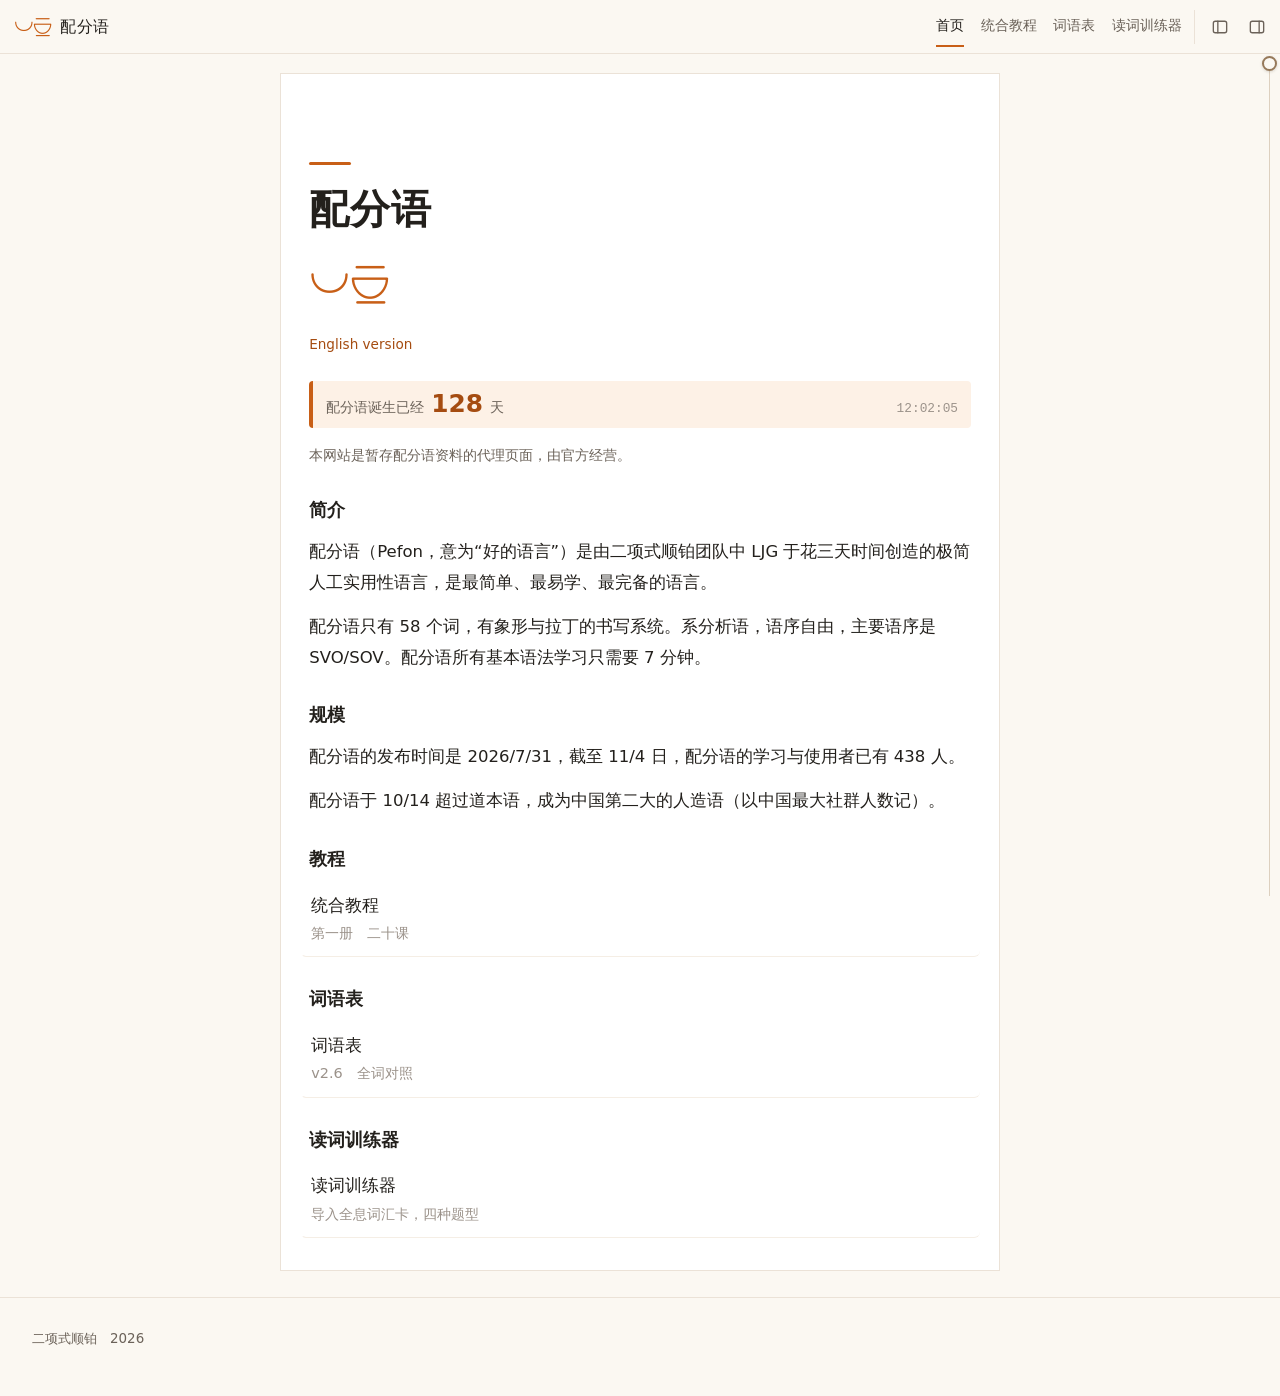
==== commit 351a89c9: "Add files via upload" ====
--- a/index.html
+++ b/index.html
@@ -4,8 +4,10 @@
 <meta charset="utf-8">
 <meta name="viewport" content="width=device-width, initial-scale=1">
 <title>配分语 pefon</title>
-<meta name="description" content="配分语（pefon）主页。">
+<meta name="description" content="配分语（Pefon，意为“好的语言”）是二项式顺铂团队中 LJG 创造的极简人工语言：58 个词，象形与拉丁两套书写系统，语序自由，主要语序 SVO/SOV。">
 <meta name="theme-color" content="#c85f17">
+<link rel="alternate" hreflang="zh-CN" href="index.html">
+<link rel="alternate" hreflang="en" href="index-en.html">
 <link rel="stylesheet" href="assets/font-fefenpefon.css">
 <link rel="stylesheet" href="assets/base.css">
 </head>
@@ -136,8 +138,27 @@
       <div class="rule"></div>
       <h1>配分语</h1>
       <span class="pf" aria-label="pefon">pe fon</span>
-      <!-- 简介：留空，等作者自己写 -->
+      <p class="lang"><a href="index-en.html" hreflang="en" lang="en">English version</a></p>
     </header>
+
+    <div class="clock">
+      <span>配分语诞生已经</span>
+      <span class="cl-num" id="clD">—</span>
+      <span>天</span>
+      <span class="cl-time" id="clT"></span>
+    </div>
+
+    <p class="notice">本网站是暂存配分语资料的代理页面，由官方经营。</p>
+
+    <h2 id="about">简介</h2>
+
+    <p>配分语（Pefon，意为“好的语言”）是由二项式顺铂团队中 LJG 于花三天时间创造的极简人工实用性语言，是最简单、最易学、最完备的语言。</p>
+    <p>配分语只有 58 个词，有象形与拉丁的书写系统。系分析语，语序自由，主要语序是 SVO/SOV。配分语所有基本语法学习只需要 7 分钟。</p>
+
+    <h2 id="scale">规模</h2>
+
+    <p>配分语的发布时间是 2026/7/31，截至 11/4 日，配分语的学习与使用者已有 438 人。</p>
+    <p>配分语于 10/14 超过道本语，成为中国第二大的人造语（以中国最大社群人数记）。</p>
 
     <!-- 要点、社群与工具：留空，等作者自己写 -->
 
@@ -215,6 +236,24 @@
 
   initToggle('toggleSide', 'no-side', 'pf-no-side');
 })();
+
+/* 诞生计时：从 2026-07-31 00:00（UTC+8）起算 */
+(function () {
+  var start = Date.UTC(2026, 6, 30, 16, 0, 0);
+  var dEl = document.getElementById('clD');
+  var tEl = document.getElementById('clT');
+  if (!dEl || !tEl) return;
+  function pad(n) { return (n < 10 ? '0' : '') + n; }
+  function tick() {
+    var s = Math.max(0, Math.floor((Date.now() - start) / 1000));
+    var d = Math.floor(s / 86400);
+    dEl.textContent = d;
+    tEl.textContent = pad(Math.floor(s % 86400 / 3600)) + ':' +
+                      pad(Math.floor(s % 3600 / 60)) + ':' + pad(s % 60);
+  }
+  tick();
+  setInterval(tick, 1000);
+})();
 </script>
 
 <script src="assets/scroll-ring.js"></script>
--- a/assets/base.css
+++ b/assets/base.css
@@ -131,13 +131,20 @@
   margin-left: auto;
   padding-right: 0.35rem;
   font-size: 0.9rem;
-}
+  min-width: 0;
+  overflow-x: auto;                 /* 顶栏条目多了就横向滚动，不撑破 */
+  scrollbar-width: none;
+}
+
+.bar-nav::-webkit-scrollbar { width: 0; height: 0; }
 
 .bar-nav a {
   color: var(--ink-2);
   text-decoration: none;
   padding: 0.35rem 0;
   border-bottom: 2px solid transparent;
+  white-space: nowrap;
+  flex: none;
 }
 
 .bar-nav a:hover { color: var(--orange-d); }
@@ -621,6 +628,19 @@
   line-height: 1.35;
 }
 
+/* 封面下的语言切换 */
+.cover .lang {
+  margin: 1rem 0 0;
+  font-size: 0.85rem;
+}
+
+.cover .lang a {
+  color: var(--orange-d);
+  text-decoration: none;
+}
+
+.cover .lang a:hover { text-decoration: underline; text-underline-offset: 0.2em; }
+
 .pf {
   display: block;
   margin: 0.9rem 0 0;
@@ -637,6 +657,46 @@
   font-size: 0.98em;
   line-height: 1.95;
   color: var(--ink-2);
+}
+
+/* 首页：官方说明 */
+.notice {
+  margin: 1.1rem 0 0;
+  font-size: 0.88rem;
+  line-height: 1.85;
+  color: var(--ink-2);
+}
+
+/* 首页：诞生计时（橙色条） */
+.clock {
+  display: flex;
+  align-items: baseline;
+  flex-wrap: wrap;
+  gap: 0.45rem;
+  margin: 1.5rem 0 0;
+  padding: 0.5rem 0.8rem;
+  border-left: 4px solid var(--orange);
+  border-radius: 4px;
+  background: #fdf1e6;
+  color: var(--ink-2);
+  font-size: 0.9rem;
+}
+
+.clock .cl-num {
+  font-family: var(--hei);
+  font-size: 1.55rem;
+  font-weight: 700;
+  line-height: 1.2;
+  color: var(--orange-d);
+  font-variant-numeric: tabular-nums;
+}
+
+.clock .cl-time {
+  margin-left: auto;
+  font-family: var(--mono);
+  font-size: 0.8rem;
+  color: var(--ink-3);
+  font-variant-numeric: tabular-nums;
 }
 
 .entry {
@@ -1152,6 +1212,12 @@
   .cover { padding-top: 4rem; }
 }
 
+/* 窄屏：顶栏收紧一点，五个条目也能一行放下 */
+@media (max-width: 34rem) {
+  .bar-nav { gap: 0.7rem; font-size: 0.84rem; }
+  .brand-name { font-size: 0.92rem; }
+}
+
 @media (prefers-reduced-motion: reduce) {
   html { scroll-behavior: auto; }
   .side,
